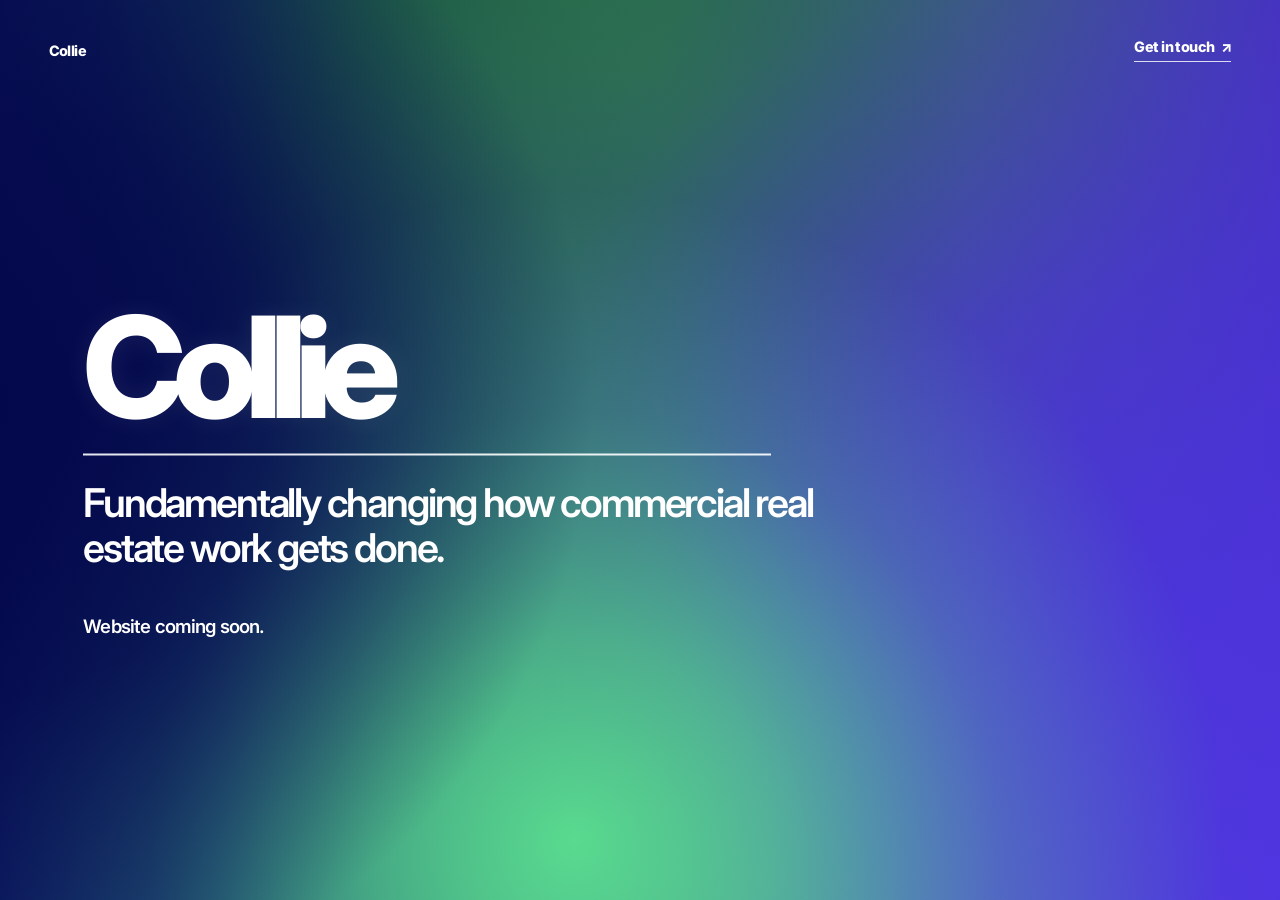
==== index.html @ 83e80096 "0522_v1" ====
<!doctype html>
<html lang="en">
  <head>
    <meta charset="UTF-8" />
    <meta name="viewport" content="width=device-width, initial-scale=1.0" />
    <title>Collie</title>
    <meta name="description" content="Collie — fundamentally changing how commercial real estate work gets done." />
    <link rel="preconnect" href="https://fonts.googleapis.com">
    <link rel="preconnect" href="https://fonts.gstatic.com" crossorigin>
    <link href="https://fonts.googleapis.com/css2?family=Inter:wght@600;800&display=swap" rel="stylesheet">
    <link rel="stylesheet" href="styles.css" />
  </head>
  <body>
    <main class="page-shell" aria-label="Collie landing page">
      <div class="gradient-bg" aria-hidden="true"></div>

      <header class="topbar">
        <div class="brand-small">Collie</div>
        <a class="contact-link" href="mailto:hello@collie.com" aria-label="Get in touch by email">
          Get in touch <span aria-hidden="true">↗</span>
        </a>
      </header>

      <section class="hero">
        <div class="hero-content">
          <h1>Collie</h1>
          <div class="rule" aria-hidden="true"></div>
          <p class="tagline">Fundamentally changing how commercial real estate work gets done.</p>
          <p class="coming-soon">Website coming soon.</p>
        </div>
      </section>
    </main>
  </body>
</html>
---- styles.css ----
:root {
  --white: #ffffff;
  --navy: #070e55;
  --green: #5fec94;
  --purple: #5137e8;
}

* {
  box-sizing: border-box;
}

html,
body {
  width: 100%;
  min-height: 100%;
  margin: 0;
}

body {
  font-family: "Inter", system-ui, -apple-system, BlinkMacSystemFont, "Segoe UI", sans-serif;
  background: var(--navy);
  color: var(--white);
  overflow-x: hidden;
}

.page-shell {
  position: relative;
  width: 100vw;
  min-height: 100svh;
  overflow: hidden;
  isolation: isolate;
}

.gradient-bg {
  position: absolute;
  inset: 0;
  z-index: -2;
  background:
    radial-gradient(circle at 45% 92%, rgba(95, 236, 148, 0.95) 0%, rgba(95, 236, 148, 0.68) 18%, rgba(95, 236, 148, 0.25) 38%, rgba(95, 236, 148, 0) 58%),
    radial-gradient(circle at 88% 70%, rgba(81, 55, 232, 0.98) 0%, rgba(81, 55, 232, 0.7) 26%, rgba(81, 55, 232, 0.2) 52%, rgba(81, 55, 232, 0) 74%),
    radial-gradient(circle at 50% 8%, rgba(47, 145, 63, 0.9) 0%, rgba(47, 145, 63, 0.56) 22%, rgba(47, 145, 63, 0.12) 50%, rgba(47, 145, 63, 0) 72%),
    linear-gradient(90deg, #070d60 0%, #0a1769 18%, #267050 52%, #5066ac 75%, #5535e6 100%);
  filter: blur(0.2px);
  transform: scale(1.03);
}

.gradient-bg::after {
  content: "";
  position: absolute;
  inset: -12%;
  background:
    radial-gradient(circle at 10% 46%, rgba(3, 7, 74, 0.95) 0%, rgba(3, 7, 74, 0.7) 18%, rgba(3, 7, 74, 0) 38%),
    linear-gradient(180deg, rgba(5, 8, 48, 0.18), rgba(5, 8, 48, 0.02));
  pointer-events: none;
}

.topbar {
  position: absolute;
  top: clamp(1.25rem, 3vw, 2.5rem);
  left: clamp(1.25rem, 3.8vw, 3.75rem);
  right: clamp(1.25rem, 3.8vw, 3.75rem);
  display: flex;
  align-items: center;
  justify-content: space-between;
  gap: 1rem;
  z-index: 2;
}

.brand-small,
.contact-link {
  font-size: clamp(0.9rem, 1.1vw, 1rem);
  font-weight: 800;
  letter-spacing: -0.04em;
  color: var(--white);
}

.contact-link {
  display: inline-flex;
  align-items: center;
  gap: 0.4rem;
  text-decoration: none;
  padding-bottom: 0.35rem;
  border-bottom: 1.5px solid rgba(255, 255, 255, 0.82);
}

.hero {
  min-height: 100svh;
  display: flex;
  align-items: center;
  padding: clamp(5rem, 9vw, 8rem) clamp(1.5rem, 6.5vw, 6.5rem);
}

.hero-content {
  width: min(58rem, 92vw);
  transform: translateY(2.5vh);
}

h1 {
  margin: 0;
  font-size: clamp(5.4rem, 11vw, 10.5rem);
  line-height: 0.86;
  font-weight: 800;
  letter-spacing: -0.085em;
  color: var(--white);
  text-shadow: 0 0 28px rgba(255, 255, 255, 0.08);
}

.rule {
  width: min(43rem, 100%);
  height: 1.5px;
  margin: clamp(1.5rem, 2vw, 2.25rem) 0 clamp(1.25rem, 2vw, 2rem);
  background: rgba(255, 255, 255, 0.9);
}

.tagline {
  max-width: 48rem;
  margin: 0;
  font-size: clamp(2rem, 3.1vw, 3.2rem);
  line-height: 1.13;
  font-weight: 600;
  letter-spacing: -0.055em;
}

.coming-soon {
  margin: clamp(2rem, 3.4vw, 3.25rem) 0 0;
  font-size: clamp(1rem, 1.45vw, 1.45rem);
  line-height: 1.3;
  font-weight: 600;
  letter-spacing: -0.045em;
}

@media (max-width: 720px) {
  .gradient-bg {
    background:
      radial-gradient(circle at 28% 88%, rgba(95, 236, 148, 0.88) 0%, rgba(95, 236, 148, 0.48) 26%, rgba(95, 236, 148, 0) 62%),
      radial-gradient(circle at 92% 68%, rgba(81, 55, 232, 0.9) 0%, rgba(81, 55, 232, 0.58) 34%, rgba(81, 55, 232, 0) 70%),
      linear-gradient(90deg, #070d60 0%, #12346f 38%, #348958 67%, #5634e5 100%);
  }

  .topbar {
    align-items: flex-start;
  }

  .contact-link {
    font-size: 0.85rem;
  }

  .hero {
    align-items: center;
    padding: 5.5rem 1.5rem 3rem;
  }

  .hero-content {
    transform: none;
    width: 100%;
  }

  h1 {
    font-size: clamp(4.2rem, 22vw, 6.4rem);
  }

  .rule {
    width: 100%;
  }

  .tagline {
    max-width: 20rem;
    font-size: clamp(1.65rem, 7.2vw, 2.4rem);
  }

  .coming-soon {
    font-size: 1rem;
  }
}

@media (max-width: 420px) {
  .contact-link {
    display: none;
  }

  .hero {
    padding-left: 1.15rem;
    padding-right: 1.15rem;
  }
}
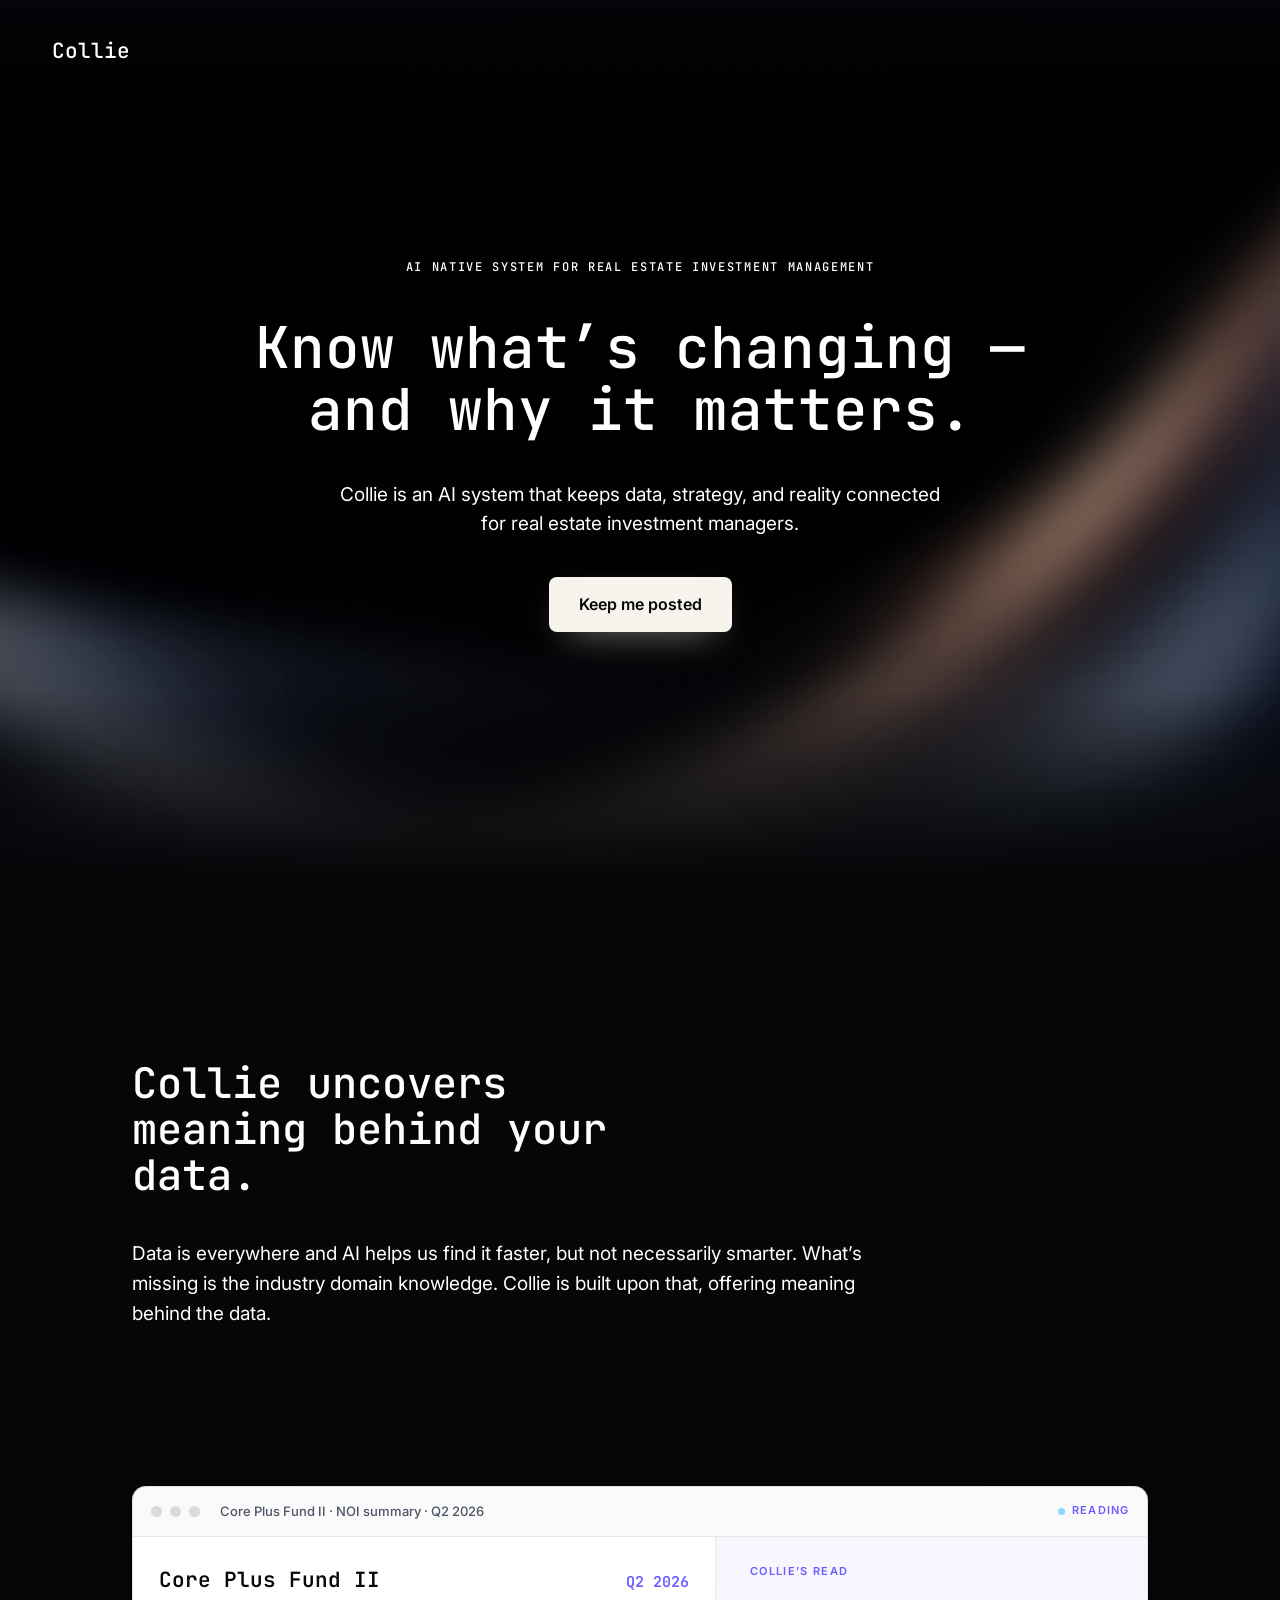
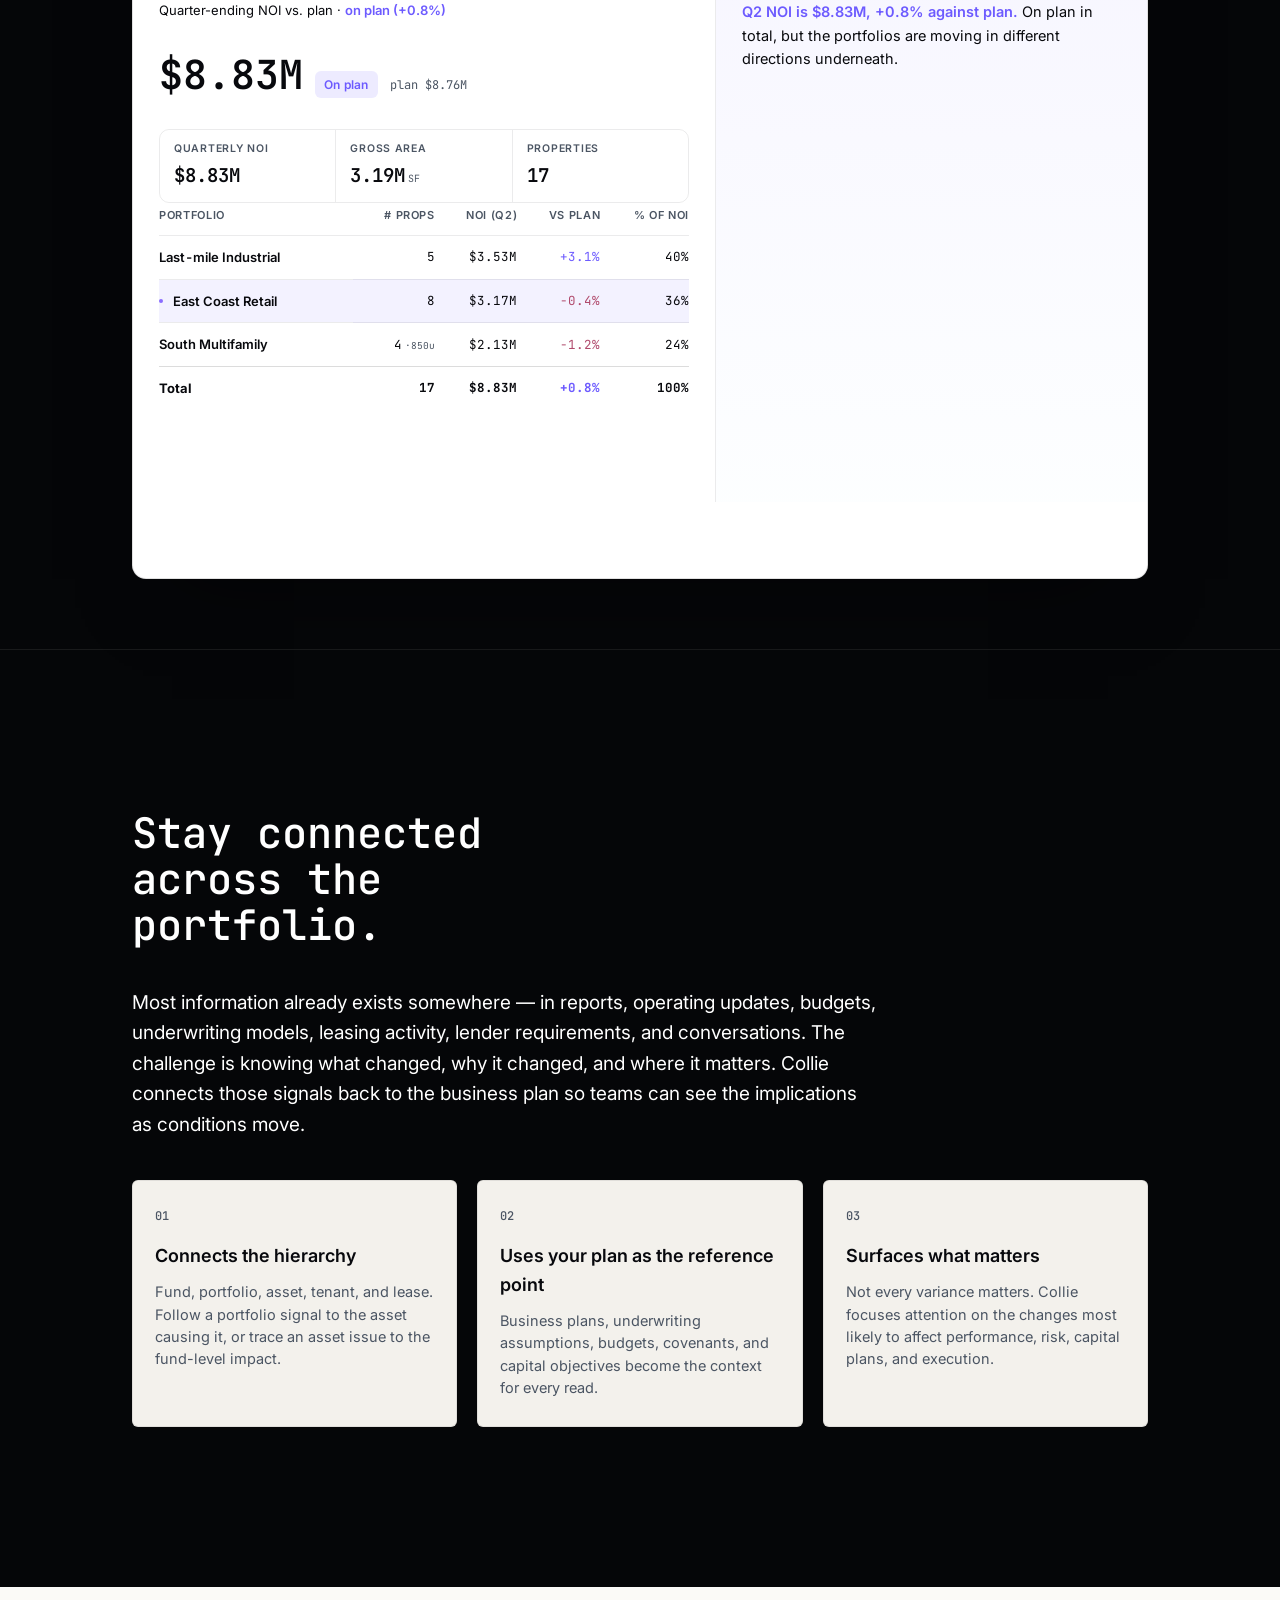
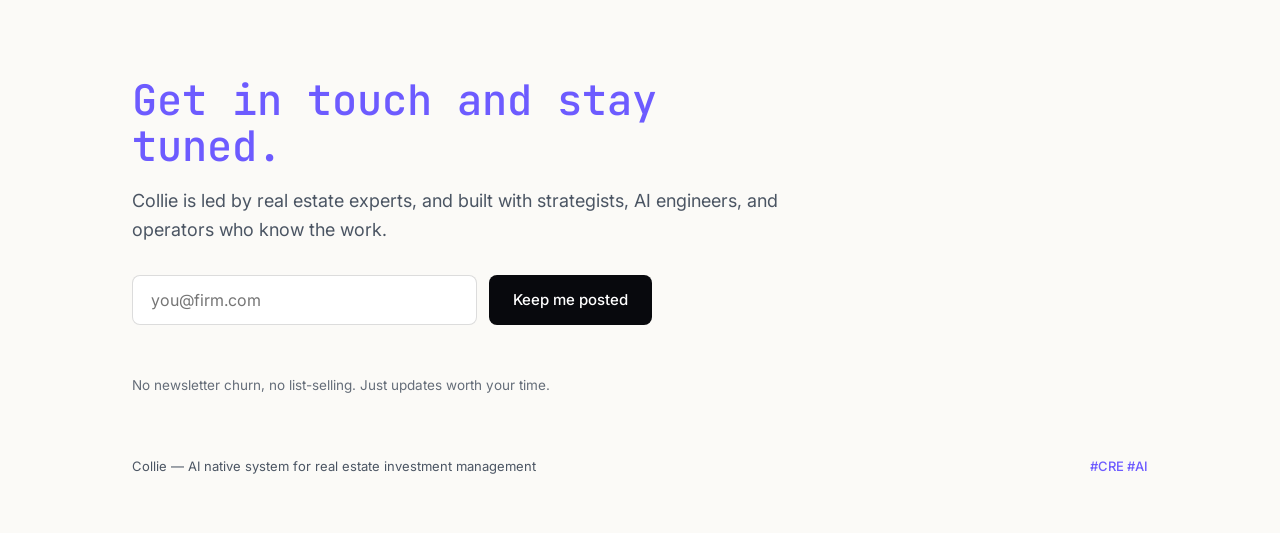
==== commit 0ff63f2a: "index update" ====
--- a/index.html
+++ b/index.html
@@ -1,34 +1,522 @@
-<!doctype html>
+<!DOCTYPE html>
 <html lang="en">
-  <head>
-    <meta charset="UTF-8" />
-    <meta name="viewport" content="width=device-width, initial-scale=1.0" />
-    <title>Collie</title>
-    <meta name="description" content="Collie — fundamentally changing how commercial real estate work gets done." />
-    <link rel="preconnect" href="https://fonts.googleapis.com">
-    <link rel="preconnect" href="https://fonts.gstatic.com" crossorigin>
-    <link href="https://fonts.googleapis.com/css2?family=Inter:wght@600;800&display=swap" rel="stylesheet">
-    <link rel="stylesheet" href="styles.css" />
-  </head>
-  <body>
-    <main class="page-shell" aria-label="Collie landing page">
-      <div class="gradient-bg" aria-hidden="true"></div>
-
-      <header class="topbar">
-        <div class="brand-small">Collie</div>
-        <a class="contact-link" href="mailto:hello@collie.com" aria-label="Get in touch by email">
-          Get in touch <span aria-hidden="true">↗</span>
-        </a>
-      </header>
-
-      <section class="hero">
-        <div class="hero-content">
-          <h1>Collie</h1>
-          <div class="rule" aria-hidden="true"></div>
-          <p class="tagline">Fundamentally changing how commercial real estate work gets done.</p>
-          <p class="coming-soon">Website coming soon.</p>
+<head>
+<meta charset="UTF-8" />
+<meta name="viewport" content="width=device-width, initial-scale=1.0" />
+<title>Collie — a standing read of where your portfolio actually stands</title>
+<link rel="preconnect" href="https://fonts.googleapis.com">
+<link rel="preconnect" href="https://fonts.gstatic.com" crossorigin>
+<link href="https://fonts.googleapis.com/css2?family=Inter:wght@400;500;600;700&family=JetBrains+Mono:wght@400;500&display=swap" rel="stylesheet">
+<style>
+  :root{
+    /* page (dark) */
+    --bg:#050608; --bg-deep:#020304; --fg:#FFFFFF; --fg-soft:#FFFFFF;
+    --green:#FFFFFF; --green-soft:#FFFFFF; --accent:#A7D8FF; --accent-2:#B7A6FF; --accent-3:#D8C7FF;
+    /* cards */
+    --ink:#08090D; --ink-soft:#4B5563; --paper:#FFFFFF; --card:#FFFFFF;
+    --field:#6D5BFF; --field-bright:#8BD9FF; --amber:#8A6CFF;
+    --red:#B04A6C; --line:rgba(8,9,13,.14); --line-soft:rgba(8,9,13,.08);
+    --display:"JetBrains Mono",ui-monospace,monospace; --body:"Inter",system-ui,sans-serif; --mono:"JetBrains Mono",monospace;
+  }
+  *{box-sizing:border-box;margin:0;padding:0}
+  html{scroll-behavior:smooth;scroll-snap-type:y proximity}
+  body{
+    background:var(--bg);color:var(--fg);font-family:var(--body);font-size:18px;line-height:1.6;
+    -webkit-font-smoothing:antialiased;overflow-x:hidden;
+    background-image:radial-gradient(900px 580px at 50% -220px, rgba(205,235,255,.08), transparent 62%),
+                     linear-gradient(180deg, #050608 0%, #0A0D10 42%, #101318 100%);
+    background-attachment:fixed;
+  }
+  .wrap{max-width:1080px;margin:0 auto;padding:0 32px}
+  #readline{position:fixed;left:0;top:0;height:2px;width:0%;background:linear-gradient(90deg,var(--accent),var(--accent-3));z-index:60;transition:width .1s linear}
+
+  header{position:fixed;top:0;left:0;right:0;z-index:50;display:flex;align-items:center;justify-content:flex-start;padding:34px 52px;background:linear-gradient(to bottom,rgba(5,6,10,.82),rgba(5,6,10,0))}
+  .brand{font-family:var(--mono);font-weight:500;font-size:21px;letter-spacing:0;color:var(--fg);display:flex;align-items:center;gap:0}
+  .brand .dot{display:none}
+  /* HERO */
+  .hero{position:relative;min-height:100vh;display:flex;align-items:center;justify-content:center;
+    padding:110px 0 120px;overflow:hidden;text-align:center;
+    background:#020304;scroll-snap-align:start}
+  .hero::before{content:"";position:absolute;inset:0;z-index:0;pointer-events:none;
+    background:
+      radial-gradient(860px 560px at 50% 18%, rgba(255,255,255,.05), transparent 68%),
+      radial-gradient(820px 580px at 28% 72%, rgba(255,208,162,.07), transparent 72%),
+      linear-gradient(180deg, #020304 0%, #050608 58%, #090C10 100%)}
+  .hero::after{content:"";position:absolute;left:0;right:0;bottom:0;height:210px;z-index:3;pointer-events:none;
+    background:linear-gradient(to bottom, transparent, #050608 88%)}
+  .hero-visual{position:absolute;inset:0;z-index:0;pointer-events:none}
+  .hero-surface{position:absolute;inset:-10% -8%;background:url("[data-uri]") center/cover no-repeat;
+    opacity:.9;filter:blur(28px) saturate(1.08) contrast(1.08) brightness(1.04);transform:scale(1.08);animation:surfaceDrift 18s ease-in-out infinite alternate}
+  .hero-surface::after{content:"";position:absolute;inset:0;background:
+      radial-gradient(ellipse at 50% 38%, rgba(2,3,4,.0) 0%, rgba(2,3,4,.08) 46%, rgba(2,3,4,.58) 84%),
+      linear-gradient(180deg, rgba(2,3,4,.42) 0%, rgba(2,3,4,.02) 38%, rgba(2,3,4,.72) 100%)}
+  .hero-grain{position:absolute;inset:0;opacity:.15;background-image:radial-gradient(rgba(255,255,255,.55) .55px, transparent .7px);background-size:3px 3px;mix-blend-mode:soft-light}
+  .hero-inner{position:relative;z-index:2;max-width:960px}
+  .eyebrow{font-family:var(--mono);font-size:12px;font-weight:500;letter-spacing:.14em;text-transform:uppercase;color:#fff;margin-bottom:40px;line-height:1.5;
+    display:block;padding:0;border:0;border-radius:0;background:none;text-shadow:0 0 22px rgba(255,255,255,.16)}
+  h1{font-family:var(--mono);font-weight:500;font-size:clamp(44px,4.5vw,58px);line-height:1.08;letter-spacing:0;max-width:22ch;margin:0 auto;color:#fff;
+    text-shadow:0 2px 18px rgba(0,0,0,.72)}
+  h1 .w{color:#fff}
+  .hero .sub{margin:40px auto 0;max-width:50ch;font-size:19px;color:#fff;line-height:1.55}
+  .hero-cta{display:inline-block;margin-top:38px;font-family:var(--body);font-size:16px;font-weight:600;
+    color:#050608;background:#F7F4EE;padding:15px 30px;border-radius:8px;text-decoration:none;
+    box-shadow:0 14px 38px -18px rgba(255,255,255,.7);transition:transform .15s,box-shadow .2s,background .2s}
+  .hero-cta:hover{transform:translateY(-2px);background:#fff;box-shadow:0 18px 46px -18px rgba(255,208,162,.74)}
+  @keyframes surfaceDrift{to{transform:scale(1.13) translateY(-1.5%)}}
+
+  /* MOCKUP centerpiece — cards stay LIGHT */
+  .stage{padding:96px 0 70px}
+  .frame{position:relative;background:var(--card);border:1px solid rgba(0,0,0,.12);border-radius:14px;box-shadow:0 40px 80px -40px rgba(0,0,0,.55);overflow:hidden;scroll-snap-align:center;scroll-margin:24px}
+  .frame-bar{display:flex;align-items:center;gap:8px;padding:14px 18px;border-bottom:1px solid var(--line-soft);background:rgba(20,24,31,.02)}
+  .frame-bar .d{width:11px;height:11px;border-radius:50%;background:rgba(20,24,31,.14)}
+  .frame-bar .t{margin-left:12px;font-size:13px;color:var(--ink-soft);font-weight:500}
+  .frame-bar .live{margin-left:auto;font-size:11px;font-weight:600;letter-spacing:.1em;text-transform:uppercase;color:var(--field);display:flex;align-items:center;gap:7px}
+  .frame-bar .live::before{content:"";width:7px;height:7px;border-radius:50%;background:var(--field-bright);box-shadow:0 0 0 0 rgba(109,91,255,.45);animation:pulse 2.4s infinite}
+  @keyframes pulse{0%{box-shadow:0 0 0 0 rgba(109,91,255,.38)}70%{box-shadow:0 0 0 8px rgba(109,91,255,0)}100%{box-shadow:0 0 0 0 rgba(109,91,255,0)}}
+
+  .frame-body{display:grid;grid-template-columns:1.15fr .85fr;gap:0;min-height:565px}
+  .panel-left{padding:26px 26px 30px;border-right:1px solid var(--line-soft)}
+  .fund-head{display:flex;align-items:baseline;justify-content:space-between;margin-bottom:4px}
+  .fund-name{font-family:var(--display);font-size:21px;font-weight:600;color:var(--ink)}
+  .fund-period{font-size:15px;font-weight:600;color:var(--field);font-family:var(--mono)}
+  .fund-status{font-size:13px;color:var(--ink);margin-bottom:22px}
+  .fund-status b{color:var(--field);font-weight:600}
+
+  .kpi{display:flex;align-items:baseline;gap:12px;margin-bottom:22px}
+  .kpi .big{font-family:var(--display);font-size:40px;font-weight:600;letter-spacing:0;color:var(--ink)}
+  .kpi .tag{font-size:12px;font-weight:600;padding:4px 9px;border-radius:6px;background:rgba(109,91,255,.12);color:var(--field);letter-spacing:.02em}
+  .kpi .note{font-size:12px;color:var(--ink-soft);font-family:var(--mono)}
+
+  table.sleeves{width:100%;border-collapse:collapse;font-size:13px}
+  table.sleeves th{text-align:left;font-weight:600;color:var(--ink-soft);font-size:11px;letter-spacing:.06em;text-transform:uppercase;padding:0 0 10px;border-bottom:1px solid var(--line-soft)}
+  table.sleeves td{padding:11px 0;border-bottom:1px solid var(--line-soft);font-variant-numeric:tabular-nums;color:var(--ink)}
+  table.sleeves tr:last-child td{border-bottom:none}
+  td.num{text-align:right;font-family:var(--mono);font-size:12.5px;color:var(--ink)}
+  .up{color:var(--field)!important} .down{color:var(--red)!important}
+  tr.flag td{background:rgba(109,91,255,.08)}
+  tr.flag .sleeve-name{position:relative;padding-left:14px}
+  tr.flag .sleeve-name::before{content:"";position:absolute;left:0;top:50%;transform:translateY(-50%);width:4px;height:4px;border-radius:50%;background:var(--amber)}
+  .sleeve-name{font-weight:600;color:var(--ink)}
+
+  /* totals strip */
+  .totals{display:flex;gap:0;margin:18px 0 4px;border:1px solid var(--line-soft);border-radius:10px;overflow:hidden}
+  .tot{flex:1;padding:11px 14px;border-right:1px solid var(--line-soft)}
+  .tot:last-child{border-right:none}
+  .tot-l{display:block;font-size:10.5px;font-weight:600;letter-spacing:.07em;text-transform:uppercase;color:var(--ink-soft);margin-bottom:3px}
+  .tot-v{font-family:var(--display);font-size:19px;font-weight:600;letter-spacing:0;color:var(--ink)}
+  .tot-sub{font-family:var(--mono);font-size:10px;color:var(--ink-soft);font-weight:400;margin-left:3px}
+
+  /* table total row + subnote */
+  table.sleeves tfoot td{padding-top:11px;border-top:1.5px solid var(--line);font-weight:700;color:var(--ink)}
+  table.sleeves tfoot .sleeve-name{font-weight:700}
+  .subnote{font-family:var(--mono);font-size:9.5px;color:var(--ink-soft);margin-left:3px}
+
+  /* refi assessment grid */
+  .refi-grid{margin-top:20px;border:1px solid var(--line-soft);border-radius:10px;overflow:hidden}
+  .refi-row{display:grid;grid-template-columns:1.5fr 1fr 1fr;align-items:center;padding:11px 14px;border-bottom:1px solid var(--line-soft);font-size:13px}
+  .refi-row:last-child{border-bottom:none}
+  .refi-hd{background:rgba(20,24,31,.03);font-size:10.5px;font-weight:600;letter-spacing:.06em;text-transform:uppercase;color:var(--ink-soft)}
+  .refi-row .rnum{text-align:right;font-family:var(--mono);font-size:12.5px;font-variant-numeric:tabular-nums;color:var(--ink)}
+  .refi-row span:first-child{color:var(--ink-soft)}
+  .refi-tot{background:rgba(109,91,255,.08);font-weight:600}
+  .refi-tot span:first-child{color:var(--ink)}
+  .refi-row .rnum.up{color:var(--field)}
+  .refi-row .rnum.down{color:var(--red)}
+
+  /* right panel = the read */
+  .panel-right{position:relative;padding:26px 26px 30px;background:linear-gradient(180deg,rgba(109,91,255,.055),rgba(139,217,255,.018))}
+  .read-label{font-size:11px;font-weight:600;letter-spacing:.12em;text-transform:uppercase;color:var(--field);margin-bottom:20px;display:flex;align-items:center;gap:8px}
+  .read-block{font-size:14.5px;line-height:1.62;color:var(--ink);margin-bottom:22px}
+  .read-block:last-child{margin-bottom:0}
+  .read-block .hl{background:rgba(109,91,255,.16);padding:1px 3px;border-radius:3px}
+  .read-block .strike{color:var(--ink-soft);text-decoration:line-through;text-decoration-color:rgba(58,67,80,.4)}
+  .read-block b{color:var(--field);font-weight:600}
+  .read-foot{margin-top:18px;padding-top:16px;border-top:1px solid var(--line-soft);font-size:12px;color:var(--ink-soft);font-style:italic}
+
+  .caption{margin-top:26px;font-size:20px;line-height:1.5;color:var(--fg-soft);text-align:center;max-width:64ch;margin-left:auto;margin-right:auto}
+  .caption b{color:var(--fg);font-weight:600}
+
+  .read-up{margin-top:4px;padding:12px 14px;background:rgba(109,91,255,.08);border-radius:9px}
+  .read-up b{color:var(--field)}
+
+  /* prominent watch-next callout */
+  .watch-next{margin-top:22px;padding:16px 18px;border-radius:10px;
+    background:rgba(109,91,255,.08);border:1px solid rgba(109,91,255,.28)}
+  .wn-label{display:block;font-family:var(--mono);font-size:12px;font-weight:600;letter-spacing:.02em;
+    color:var(--field);margin-bottom:10px}
+  .watch-next p{font-size:14px;line-height:1.6;color:var(--ink);margin:0}
+
+  /* structured read: per-line reveal */
+  .fund-stage{opacity:0;transform:translateY(10px);transition:opacity .6s ease,transform .6s ease}
+  .fund-stage.in{opacity:1;transform:none}
+  .read-flow .rl{opacity:0;transform:translateY(9px);transition:opacity .55s ease,transform .55s ease}
+  .read-flow .rl.in{opacity:1;transform:none}
+  .read-section{margin:6px 0}
+  .rs-label{display:block;font-size:10.5px;font-weight:700;letter-spacing:.1em;text-transform:uppercase;color:var(--ink-soft);margin-bottom:12px}
+  .read-line{font-size:13.5px;line-height:1.55;color:var(--ink);margin-bottom:12px;padding-left:16px;position:relative}
+  .read-line b{color:var(--ink);font-weight:600}
+  .read-line i{position:absolute;left:0;top:7px;width:7px;height:7px;border-radius:2px;display:inline-block}
+  .dot-ind{background:var(--field)}.dot-ret{background:var(--amber)}.dot-mf{background:var(--field-bright)}
+  .state{transition:opacity .5s ease,transform .5s ease}
+  .state.is-hidden{display:none;opacity:0;transform:translateY(8px)}
+  .state.is-active{display:block;opacity:1;transform:none}
+  .input-grid{display:grid;grid-template-columns:repeat(2,1fr);gap:10px;margin:18px 0}
+  .input-item{padding:11px 12px;border:1px solid var(--line-soft);border-radius:8px;background:rgba(8,9,13,.025)}
+  .input-item .il{display:block;font-size:10px;font-weight:700;letter-spacing:.07em;text-transform:uppercase;color:var(--ink-soft);margin-bottom:4px}
+  .input-item .iv{font-family:var(--mono);font-size:13px;font-weight:600;color:var(--ink)}
+  .action-box{margin-top:16px;padding:14px 16px;border:1px solid rgba(109,91,255,.22);border-radius:10px;background:rgba(109,91,255,.07)}
+  .action-box .rs-label{color:var(--field);margin-bottom:9px}
+  .action-box .read-line{margin-bottom:6px}
+
+  /* refi "working" state — implies depth without revealing output */
+  .working{padding:30px 6px}
+  .working-spinner{width:26px;height:26px;border-radius:50%;border:2.5px solid rgba(109,91,255,.2);border-top-color:var(--field);animation:spin .9s linear infinite;margin-bottom:20px}
+  @keyframes spin{to{transform:rotate(360deg)}}
+  .working-title{display:block;font-family:var(--mono);font-size:15px;font-weight:500;color:var(--ink);margin-bottom:18px}
+  .working-steps{list-style:none;margin:0;padding:0}
+  .working-steps li{position:relative;padding-left:24px;font-size:13.5px;line-height:1.5;color:var(--ink-soft);margin-bottom:16px;opacity:0;animation:stepIn .5s ease forwards}
+  .working-steps li::before{content:"";position:absolute;left:0;top:5px;width:11px;height:11px;border-radius:50%;border:2px solid var(--field);opacity:.5}
+  .working-steps li:nth-child(1){animation-delay:.15s}
+  .working-steps li:nth-child(2){animation-delay:.5s}
+  .working-steps li:nth-child(3){animation-delay:.85s}
+  .working-steps li:nth-child(4){animation-delay:1.2s}
+  @keyframes stepIn{to{opacity:1}}
+
+  /* follow-up prompt box — large, input-like, obvious */
+  .promptbox{display:flex;align-items:center;gap:13px;padding:22px 26px;
+    border-top:1px solid var(--line);background:linear-gradient(180deg,rgba(109,91,255,.06),rgba(139,217,255,.025));min-height:76px;
+    opacity:0;transform:translateY(9px);transition:opacity .55s ease,transform .55s ease}
+  .promptbox.in{opacity:1;transform:none}
+  .prompt-ico{flex:none;width:30px;height:30px;border-radius:8px;background:var(--field);display:flex;align-items:center;justify-content:center}
+  .prompt-ico .brand .dot{display:inline-block;width:11px;height:11px;border-radius:50%;background:#fff;position:relative}
+  .prompt-ico .brand .dot::after{display:none}
+  .prompt-text{font-size:18px;color:var(--ink);font-family:var(--body);font-weight:500}
+  .prompt-caret{width:2px;height:21px;background:var(--field);display:inline-block;animation:blink 1s step-end infinite;margin-left:-5px}
+  @keyframes blink{50%{opacity:0}}
+
+  @media (prefers-reduced-motion:reduce){
+    .read-flow .rl{opacity:1!important;transform:none!important}
+    .prompt-caret{display:none!important}
+  }
+
+  /* --- fund card reveal: only the live indicator + staged content --- */
+  .frame[data-reveal] .frame-bar .live{opacity:.45}
+  .frame[data-reveal].analyzing .frame-bar .live{opacity:1}
+  /* WHAT IT IS — short line section */
+  section.block{padding:160px 0 90px;border-top:1px solid rgba(255,255,255,.08)}
+  .sec-eyebrow{font-family:var(--body);font-size:13px;font-weight:700;letter-spacing:.1em;text-transform:uppercase;color:var(--fg);margin-bottom:22px}
+  h2{font-family:var(--mono);font-weight:500;font-size:42px;line-height:1.1;letter-spacing:0;max-width:20ch;color:var(--green)}
+  h2 em{font-style:normal;color:var(--green)}
+  .block p.body{margin-top:24px;max-width:62ch;font-size:19px;color:var(--fg);line-height:1.6}
+  .block p.body.intro-sub{margin-top:40px}
+
+  /* three beats — light cards on dark */
+  .beats{display:grid;grid-template-columns:repeat(3,1fr);gap:20px;margin-top:40px}
+  .beat{padding:26px 22px;background:#F3F1EC;border:1px solid rgba(0,0,0,.08);border-radius:6px}
+  .beat .bnum{font-family:var(--mono);font-size:12px;color:var(--ink-soft);font-weight:500;margin-bottom:16px}
+  .beat h3{font-family:var(--body);font-weight:600;font-size:18px;margin-bottom:10px;letter-spacing:0;color:var(--ink)}
+  .beat p{font-size:14.5px;color:var(--ink-soft);line-height:1.55}
+
+  /* not-a-dashboard line */
+  .stmt{padding:96px 0;border-top:1px solid rgba(255,255,255,.08)}
+  .stmt p{font-family:var(--mono);font-weight:500;font-size:38px;line-height:1.18;letter-spacing:0;max-width:24ch;color:var(--green)}
+  .stmt p em{font-style:normal;color:var(--green)}
+  .stmt .who{margin-top:34px;font-size:16px;color:var(--fg);font-family:var(--body)}
+  .stmt .who b{color:var(--fg);font-weight:600}
+
+  /* SIGNUP — light footer band, per reference */
+  .signup{padding:90px 0 40px;background:#FBFAF7;color:var(--ink)}
+  .signup .sec-eyebrow{color:var(--ink-soft)}
+  .signup h2{max-width:24ch;color:var(--field)}
+  .signup p.body{margin-top:18px;max-width:60ch;font-size:18px;color:var(--ink-soft)}
+  .form-row{margin-top:30px;display:flex;gap:12px;flex-wrap:wrap;max-width:520px}
+  .form-row input{flex:1;min-width:230px;font-family:var(--body);font-size:16px;padding:14px 18px;border:1px solid var(--line);border-radius:8px;background:#fff;color:var(--ink)}
+  .form-row input:focus{outline:2px solid var(--accent);outline-offset:1px;border-color:transparent}
+  .btn{font-weight:500;font-size:15px;text-decoration:none;border-radius:8px;padding:14px 24px;display:inline-block;border:none;cursor:pointer;background:var(--ink);color:#fff;transition:opacity .2s,transform .15s;font-family:var(--body)}
+  .btn:hover{opacity:.88;transform:translateY(-1px)}
+  .form-note{margin-top:16px;font-size:13.5px;color:var(--ink-soft);opacity:.85}
+  .msg{margin-top:16px;font-size:15px;color:var(--field);font-weight:500;min-height:1.2em}
+
+  footer{background:#FBFAF7;padding:20px 0 56px;font-size:13px;color:var(--ink-soft)}
+  footer .wrap{display:flex;justify-content:space-between;flex-wrap:wrap;gap:14px}
+  .tags{font-weight:500;color:var(--field)}
+
+  .reveal{opacity:0;transform:translateY(20px);transition:opacity .7s ease,transform .7s ease}
+  .reveal.in{opacity:1;transform:none}
+
+  @media (max-width:780px){
+    body{font-size:17px}
+    .wrap{padding:0 20px}
+    header{padding:24px 24px}
+    .hero{min-height:100vh;padding:104px 0 96px}
+    .hero-surface{inset:-8% -22%;opacity:.86;filter:blur(28px) saturate(1.08) contrast(1.08) brightness(1.04)}
+    .eyebrow{font-size:11px;letter-spacing:.12em;margin-bottom:24px}
+    h1{font-size:42px;max-width:12ch}
+    h2{font-size:32px}
+    .stmt p{font-size:30px}
+    .hero .sub{font-size:18px}
+    .frame-body{grid-template-columns:1fr}
+    .panel-left{border-right:none;border-bottom:1px solid var(--line-soft)}
+    .beats{grid-template-columns:1fr}
+  }
+  @media (prefers-reduced-motion:reduce){
+    *{transition:none!important;scroll-behavior:auto!important;animation:none!important}
+    .reveal{opacity:1;transform:none}
+    .hero-surface{animation:none!important}
+  }
+</style>
+</head>
+<body>
+<div id="readline"></div>
+
+<header>
+  <div class="brand"><span class="dot"></span>Collie</div>
+</header>
+
+<main>
+  <!-- HERO: editorial signal surface -->
+  <section class="hero">
+    <div class="hero-visual" aria-hidden="true">
+      <div class="hero-surface"></div>
+      <div class="hero-grain"></div>
+    </div>
+    <div class="wrap hero-inner">
+      <div class="eyebrow">AI native system for real estate investment management</div>
+      <h1>Know what&rsquo;s changing &mdash;<br>and <span class="w">why it matters.</span></h1>
+      <p class="sub">Collie is an AI system that keeps data, strategy, and reality connected for real estate investment managers.</p>
+      <a href="#signup" class="hero-cta">Keep me posted</a>
+    </div>
+  </section>
+
+  <!-- INTRO before cards -->
+  <section class="block" style="border-top:none;padding-bottom:60px">
+    <div class="wrap reveal">
+      <h2>Collie uncovers meaning behind your data.</h2>
+      <p class="body intro-sub">Data is everywhere and AI helps us find it faster, but not necessarily smarter. What&rsquo;s missing is the industry domain knowledge. Collie is built upon that, offering meaning behind the data.</p>
+    </div>
+  </section>
+
+  <!-- CENTERPIECE: one continuous Collie workspace -->
+  <section class="stage">
+    <div class="wrap reveal">
+      <div class="frame" data-reveal id="fundFrame">
+        <div class="frame-bar">
+          <span class="d"></span><span class="d"></span><span class="d"></span>
+          <span class="t" id="frameTitle">Core Plus Fund II · NOI summary · Q2 2026</span>
+          <span class="live" id="frameLive">Reading</span>
         </div>
-      </section>
-    </main>
-  </body>
+        <div class="frame-body">
+          <div class="panel-left fund-stage" id="fundLeft">
+            <div class="portfolio-state state is-active">
+              <div class="fund-head">
+                <span class="fund-name">Core Plus Fund II</span>
+                <span class="fund-period">Q2 2026</span>
+              </div>
+              <div class="fund-status">Quarter-ending NOI vs. plan · <b>on plan (+0.8%)</b></div>
+              <div class="kpi">
+                <span class="big">$8.83M</span>
+                <span class="tag">On plan</span>
+                <span class="note">plan $8.76M</span>
+              </div>
+              <div class="totals">
+                <div class="tot"><span class="tot-l">Quarterly NOI</span><span class="tot-v">$8.83M</span></div>
+                <div class="tot"><span class="tot-l">Gross area</span><span class="tot-v">3.19M<span class="tot-sub">SF</span></span></div>
+                <div class="tot"><span class="tot-l">Properties</span><span class="tot-v">17</span></div>
+              </div>
+              <table class="sleeves">
+                <thead><tr><th>Portfolio</th><th style="text-align:right"># Props</th><th style="text-align:right">NOI (Q2)</th><th style="text-align:right">vs plan</th><th style="text-align:right">% of NOI</th></tr></thead>
+                <tbody>
+                  <tr><td class="sleeve-name">Last-mile Industrial</td><td class="num">5</td><td class="num">$3.53M</td><td class="num up">+3.1%</td><td class="num">40%</td></tr>
+                  <tr class="flag"><td class="sleeve-name">East Coast Retail</td><td class="num">8</td><td class="num">$3.17M</td><td class="num down">&minus;0.4%</td><td class="num">36%</td></tr>
+                  <tr><td class="sleeve-name">South Multifamily</td><td class="num">4<span class="subnote">·850u</span></td><td class="num">$2.13M</td><td class="num down">&minus;1.2%</td><td class="num">24%</td></tr>
+                </tbody>
+                <tfoot>
+                  <tr><td class="sleeve-name">Total</td><td class="num">17</td><td class="num">$8.83M</td><td class="num up">+0.8%</td><td class="num">100%</td></tr>
+                </tfoot>
+              </table>
+            </div>
+
+            <div class="refi-state state is-hidden">
+              <div class="working">
+                <div class="working-spinner" aria-hidden="true"></div>
+                <span class="working-title">Pulling it together&hellip;</span>
+                <ul class="working-steps">
+                  <li>Reading the rent roll and lease schedule</li>
+                  <li>Mapping anchor expiries against the 2027 maturity</li>
+                  <li>Running revenue projections against WALT exposure</li>
+                  <li>Sizing refinance capacity under rollover</li>
+                </ul>
+              </div>
+            </div>
+          </div>
+
+          <div class="panel-right">
+            <div class="read-label"><span class="brand"><span class="dot"></span></span>Collie&rsquo;s read</div>
+            <div class="read-flow" id="readFlow">
+              <div class="initial-read-state state is-active">
+                <p class="read-block rl" data-rl="0"><b>Q2 NOI is $8.83M, +0.8% against plan.</b> On plan in total, but the portfolios are moving in different directions underneath.</p>
+                <div class="read-section rl" data-rl="1">
+                  <span class="rs-label">By portfolio</span>
+                  <p class="read-line"><i class="dot-ind"></i>Industrial ahead &mdash; two renewals above underwriting.</p>
+                  <p class="read-line"><i class="dot-mf"></i>Multifamily behind &mdash; concessions to hold occupancy.</p>
+                  <p class="read-line"><i class="dot-ret"></i>Retail roughly flat on NOI &mdash; but it carries the issue worth watching.</p>
+                </div>
+                <div class="watch-next rl" data-rl="2">
+                  <span class="wn-label">Watch next &middot; East Coast Retail refinance</span>
+                  <p>Two centers have anchor leases expiring within 14 months. Income is in place now, but WALT compresses if those anchors roll &mdash; worth assessing before the 2027 refinance.</p>
+                </div>
+              </div>
+
+              <div class="refi-read-state state is-hidden">
+                <p class="read-block">Working the refinance question now &mdash; reading revenue projections against the WALT exposure and sizing capacity under an anchor rollover.</p>
+                <p class="read-block read-up">A full read-out lands in the workspace: cushion, sensitivity, and the highest-impact action before the refinance.</p>
+              </div>
+            </div>
+          </div>
+        </div>
+        <div class="promptbox rl" data-rl="4">
+          <span class="prompt-ico"><span class="brand"><span class="dot"></span></span></span>
+          <span class="prompt-text" id="promptText"></span>
+          <span class="prompt-caret" id="promptCaret"></span>
+        </div>
+      </div>
+    </div>
+  </section>
+
+  <!-- STAY CONNECTED + three cards -->
+  <section class="block" style="padding-bottom:160px">
+    <div class="wrap reveal">
+      <h2>Stay connected across the portfolio.</h2>
+      <p class="body intro-sub">Most information already exists somewhere &mdash; in reports, operating updates, budgets, underwriting models, leasing activity, lender requirements, and conversations. The challenge is knowing what changed, why it changed, and where it matters. Collie connects those signals back to the business plan so teams can see the implications as conditions move.</p>
+      <div class="beats">
+        <div class="beat">
+          <div class="bnum">01</div>
+          <h3>Connects the hierarchy</h3>
+          <p>Fund, portfolio, asset, tenant, and lease. Follow a portfolio signal to the asset causing it, or trace an asset issue to the fund-level impact.</p>
+        </div>
+        <div class="beat">
+          <div class="bnum">02</div>
+          <h3>Uses your plan as the reference point</h3>
+          <p>Business plans, underwriting assumptions, budgets, covenants, and capital objectives become the context for every read.</p>
+        </div>
+        <div class="beat">
+          <div class="bnum">03</div>
+          <h3>Surfaces what matters</h3>
+          <p>Not every variance matters. Collie focuses attention on the changes most likely to affect performance, risk, capital plans, and execution.</p>
+        </div>
+      </div>
+    </div>
+  </section>
+
+  <!-- SIGNUP -->
+  <section class="signup" id="signup">
+    <div class="wrap reveal">
+      <h2>Get in touch and stay tuned.</h2>
+      <p class="body">Collie is led by real estate experts, and built with strategists, AI engineers, and operators who know the work.</p>
+      <div class="form-row">
+        <input type="email" id="email" placeholder="you@firm.com" aria-label="Your email" />
+        <button class="btn" id="submitBtn">Keep me posted</button>
+      </div>
+      <div class="msg" id="msg" role="status"></div>
+      <p class="form-note">No newsletter churn, no list-selling. Just updates worth your time.</p>
+    </div>
+  </section>
+</main>
+
+<footer>
+  <div class="wrap">
+    <div>Collie &mdash; AI native system for real estate investment management</div>
+    <div class="tags">#CRE #AI</div>
+  </div>
+</footer>
+
+<script>
+  const readline=document.getElementById('readline');
+  function onScroll(){const h=document.documentElement;const max=h.scrollHeight-h.clientHeight;readline.style.width=(max>0?(h.scrollTop/max)*100:0)+'%';}
+  document.addEventListener('scroll',onScroll,{passive:true});onScroll();
+  const io=new IntersectionObserver((es)=>{es.forEach(e=>{if(e.isIntersecting){e.target.classList.add('in');io.unobserve(e.target);}});},{threshold:.15});
+  document.querySelectorAll('.reveal').forEach(el=>io.observe(el));
+
+  // fund card reveal: left panel first, then Collie's read writes in line by line, then a follow-up prompt types
+  const fund=document.getElementById('fundFrame');
+  const reduce=window.matchMedia('(prefers-reduced-motion:reduce)').matches;
+  const fundLeft=document.getElementById('fundLeft');
+  const readLines=Array.from(document.querySelectorAll('#readFlow .rl'));
+  const promptBox=document.querySelector('.promptbox');
+  const promptText=document.getElementById('promptText');
+  const promptCaret=document.getElementById('promptCaret');
+  const frameTitle=document.getElementById('frameTitle');
+  const frameLive=document.getElementById('frameLive');
+  const portfolioState=document.querySelector('.portfolio-state');
+  const refiState=document.querySelector('.refi-state');
+  const initialReadState=document.querySelector('.initial-read-state');
+  const refiReadState=document.querySelector('.refi-read-state');
+  const PROMPT_Q="Can you pull together what we\u2019d need to assess the refi?";
+
+  function switchToRefi(){
+    if(frameTitle)frameTitle.textContent='East Coast Retail \u00b7 refinance assessment';
+    if(frameLive)frameLive.textContent='Working';
+    if(portfolioState){portfolioState.classList.remove('is-active');portfolioState.classList.add('is-hidden');}
+    if(initialReadState){initialReadState.classList.remove('is-active');initialReadState.classList.add('is-hidden');}
+    if(refiState){refiState.classList.remove('is-hidden');refiState.classList.add('is-active');}
+    if(refiReadState){refiReadState.classList.remove('is-hidden');refiReadState.classList.add('is-active');}
+  }
+
+  function typePrompt(){
+    if(!promptText)return;
+    let i=0;
+    const tick=()=>{
+      promptText.textContent=PROMPT_Q.slice(0,i);
+      i++;
+      if(i<=PROMPT_Q.length)setTimeout(tick,32);
+      else {
+        if(promptCaret)promptCaret.style.animationPlayState='running';
+        setTimeout(switchToRefi,420);
+      }
+    };
+    tick();
+  }
+
+  if(fund && !reduce){
+    let played=false;
+    const lineEls=readLines.filter(el=>el.getAttribute('data-rl')!=='4');
+    // fallback: jump straight to final state (no animation) if triggered late
+    const showAll=()=>{
+      fundLeft.classList.add('in');fund.classList.add('analyzing');
+      lineEls.forEach(el=>el.classList.add('in'));
+      if(promptBox)promptBox.classList.add('in');
+      if(promptText)promptText.textContent=PROMPT_Q;
+      if(promptCaret)promptCaret.style.animationPlayState='running';
+      switchToRefi();
+    };
+    const seq=()=>{
+      if(played)return;played=true;
+      fundLeft.classList.add('in');
+      fund.classList.add('analyzing');
+      lineEls.forEach((el,idx)=>setTimeout(()=>el.classList.add('in'),700+idx*850));
+      const afterRead=700+lineEls.length*850;
+      setTimeout(()=>{if(promptBox)promptBox.classList.add('in');},afterRead+500);
+      setTimeout(typePrompt,afterRead+900);
+    };
+    // fire only when the card reaches the center band of the viewport
+    const fo=new IntersectionObserver((es)=>{es.forEach(e=>{if(e.isIntersecting){seq();fo.unobserve(e.target);}});},{rootMargin:"-38% 0px -38% 0px",threshold:0});
+    fo.observe(fund);
+    // safety: only snap to final if the card has fully scrolled OFF the top (user blew past it)
+    window.addEventListener('scroll',()=>{
+      const r=fund.getBoundingClientRect();
+      if(r.bottom < 0){ if(!played){played=true;showAll();} }
+    },{passive:true});
+  } else {
+    // reduced motion: show everything, set prompt text statically
+    if(fundLeft)fundLeft.classList.add('in');
+    readLines.forEach(el=>el.classList.add('in'));
+    if(promptText)promptText.textContent=PROMPT_Q;
+    switchToRefi();
+  }
+  const btn=document.getElementById('submitBtn'),email=document.getElementById('email'),msg=document.getElementById('msg');
+  btn.addEventListener('click',()=>{const v=(email.value||'').trim();const ok=/^[^@\s]+@[^@\s]+\.[^@\s]+$/.test(v);
+    if(!ok){msg.style.color='#A8503F';msg.textContent='Enter a valid email and we\u2019ll keep you posted.';return;}
+    msg.style.color='var(--field)';msg.textContent='Thanks \u2014 you\u2019re on the list.';email.value='';});
+</script>
+</body>
 </html>
